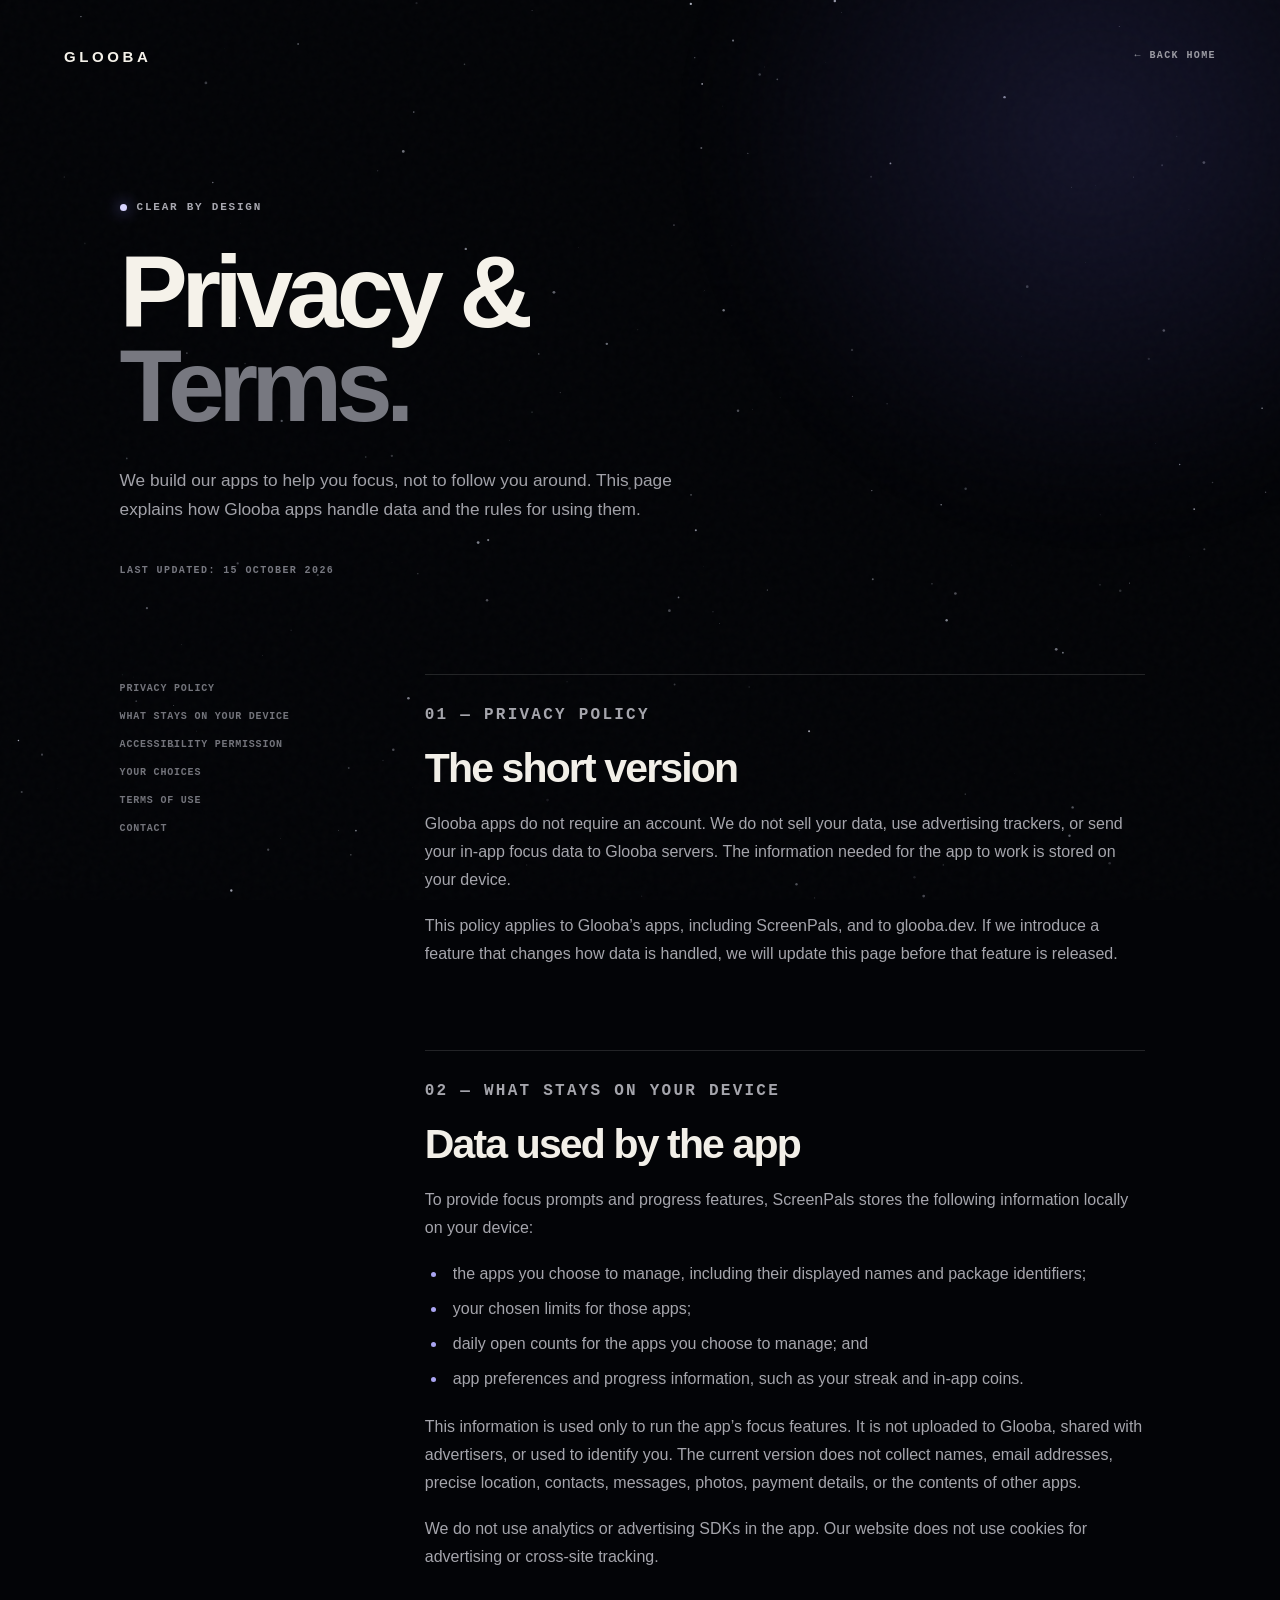
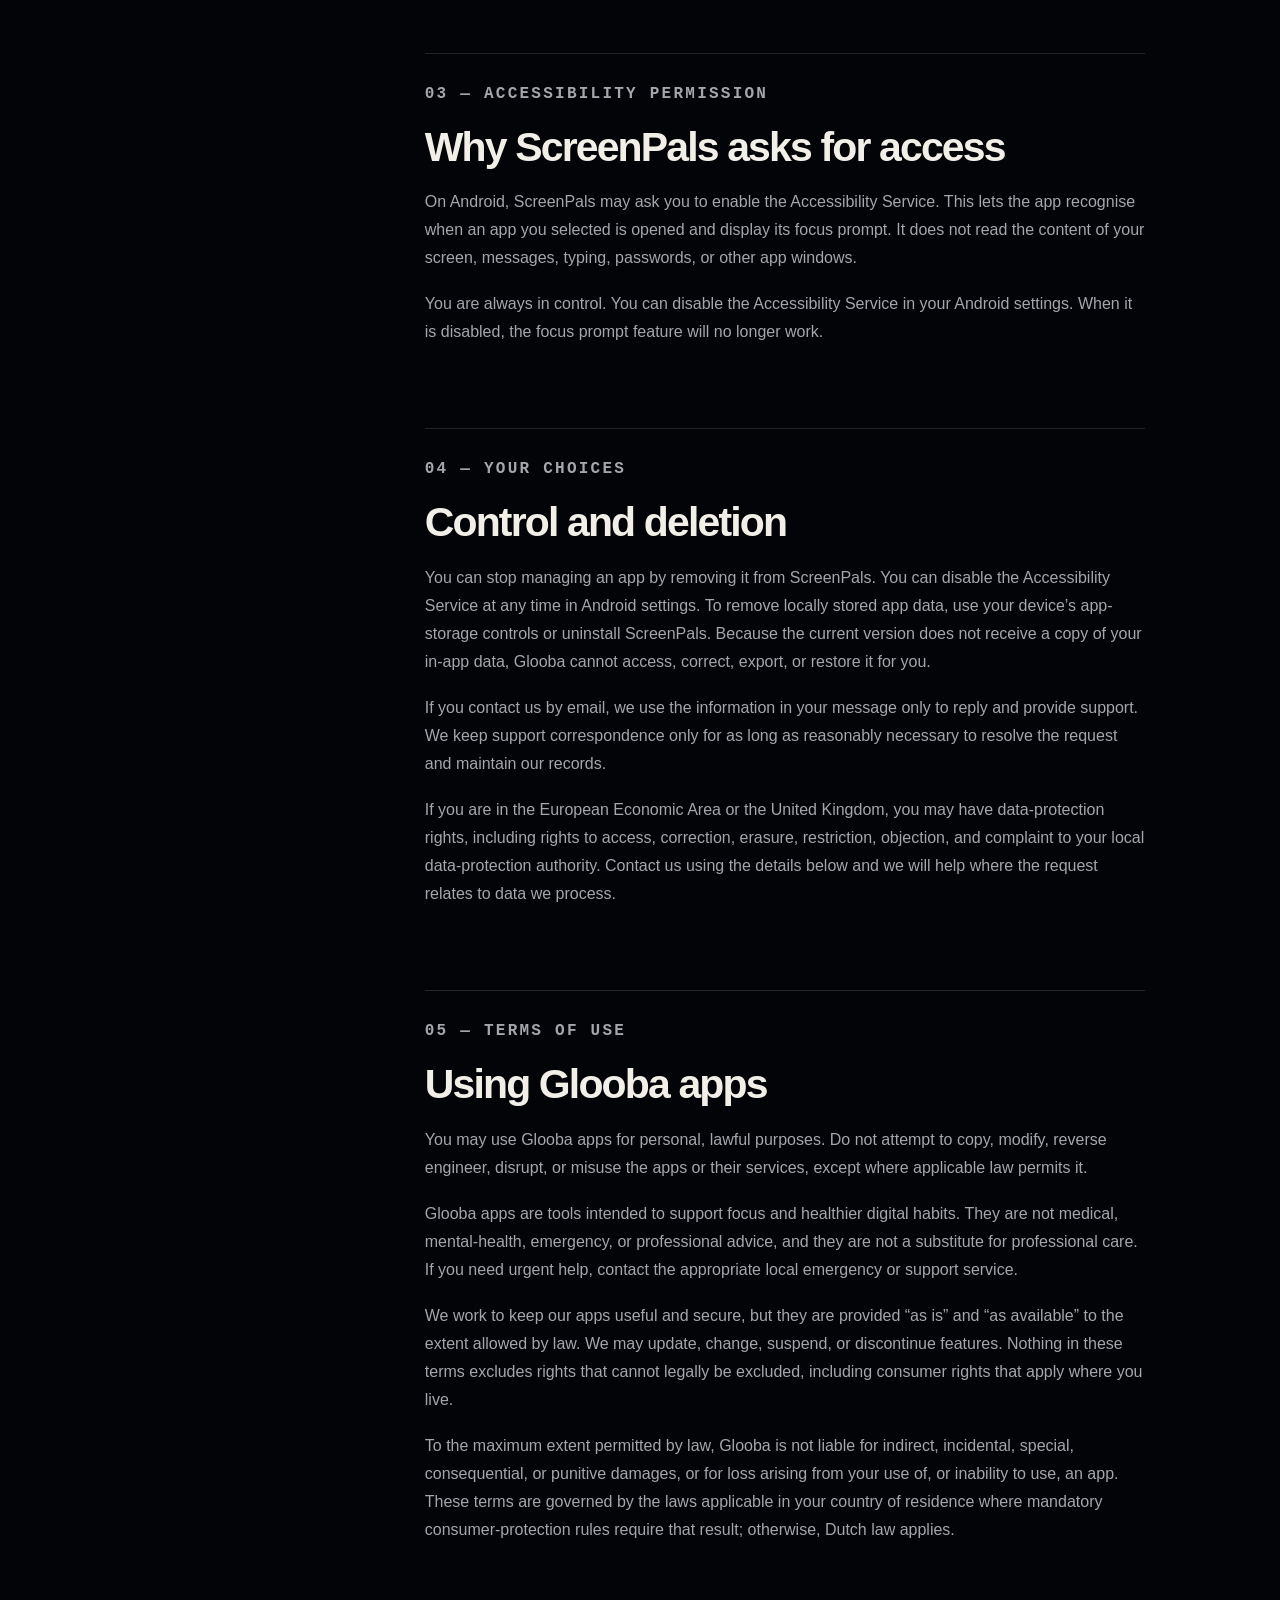
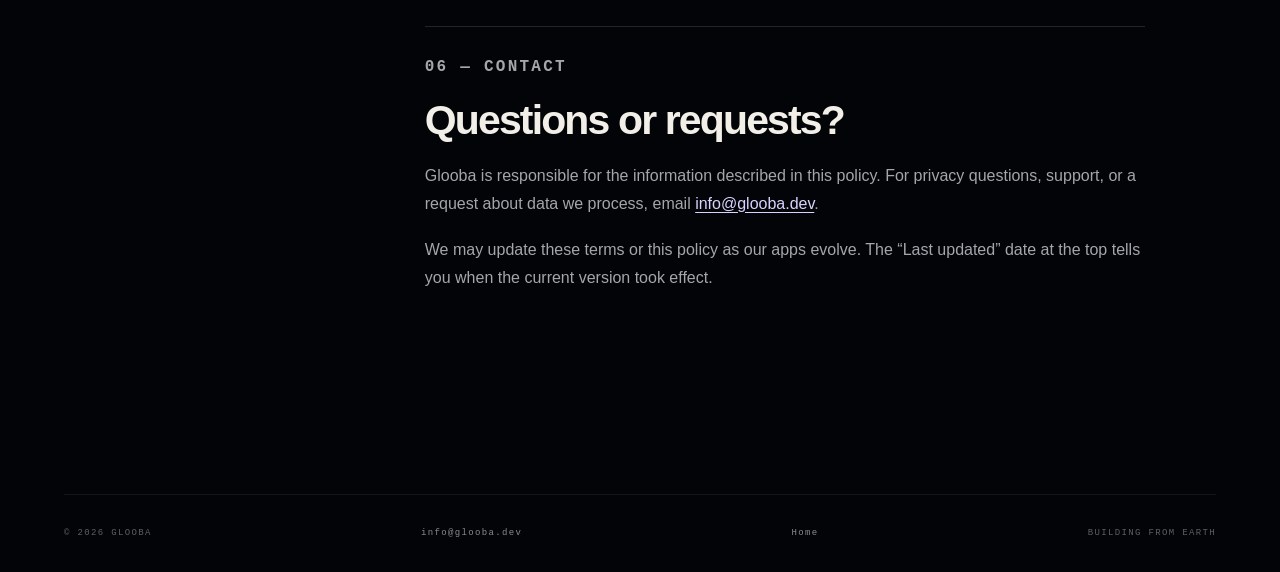
==== legal.html @ a2a80f1e "made policy page" ====
<!doctype html>
<html lang="en">
<head>
  <meta charset="utf-8" />
  <meta name="viewport" content="width=device-width, initial-scale=1, viewport-fit=cover" />
  <meta name="theme-color" content="#030407" />
  <meta name="description" content="Privacy Policy and Terms of Use for Glooba apps." />
  <title>Privacy & Terms — Glooba</title>
  <link rel="stylesheet" href="styles.css" />
</head>
<body class="legal-page">
  <canvas id="stars" aria-hidden="true"></canvas>
  <div class="nebula" aria-hidden="true"></div>

  <header class="site-header">
    <a class="brand brand-wordmark" href="index.html" aria-label="Glooba home">GLOOBA</a>
    <a class="back-link" href="index.html">← Back home</a>
  </header>

  <main class="legal-main">
    <section class="legal-hero">
      <p class="eyebrow"><span class="pulse"></span> Clear by design</p>
      <h1>Privacy &amp;<br><span>Terms.</span></h1>
      <p class="legal-summary">We build our apps to help you focus, not to follow you around. This page explains how Glooba apps handle data and the rules for using them.</p>
      <p class="updated">LAST UPDATED: 15 OCTOBER 2026</p>
    </section>

    <div class="legal-layout">
      <aside class="legal-nav" aria-label="On this page">
        <a href="#privacy">Privacy policy</a>
        <a href="#data">What stays on your device</a>
        <a href="#permissions">Accessibility permission</a>
        <a href="#choices">Your choices</a>
        <a href="#terms">Terms of use</a>
        <a href="#contact">Contact</a>
      </aside>

      <article class="legal-content">
        <section id="privacy">
          <p class="section-number">01 — PRIVACY POLICY</p>
          <h2>The short version</h2>
          <p>Glooba apps do not require an account. We do not sell your data, use advertising trackers, or send your in-app focus data to Glooba servers. The information needed for the app to work is stored on your device.</p>
          <p>This policy applies to Glooba’s apps, including ScreenPals, and to glooba.dev. If we introduce a feature that changes how data is handled, we will update this page before that feature is released.</p>
        </section>

        <section id="data">
          <p class="section-number">02 — WHAT STAYS ON YOUR DEVICE</p>
          <h2>Data used by the app</h2>
          <p>To provide focus prompts and progress features, ScreenPals stores the following information locally on your device:</p>
          <ul>
            <li>the apps you choose to manage, including their displayed names and package identifiers;</li>
            <li>your chosen limits for those apps;</li>
            <li>daily open counts for the apps you choose to manage; and</li>
            <li>app preferences and progress information, such as your streak and in-app coins.</li>
          </ul>
          <p>This information is used only to run the app’s focus features. It is not uploaded to Glooba, shared with advertisers, or used to identify you. The current version does not collect names, email addresses, precise location, contacts, messages, photos, payment details, or the contents of other apps.</p>
          <p>We do not use analytics or advertising SDKs in the app. Our website does not use cookies for advertising or cross-site tracking.</p>
        </section>

        <section id="permissions">
          <p class="section-number">03 — ACCESSIBILITY PERMISSION</p>
          <h2>Why ScreenPals asks for access</h2>
          <p>On Android, ScreenPals may ask you to enable the Accessibility Service. This lets the app recognise when an app you selected is opened and display its focus prompt. It does not read the content of your screen, messages, typing, passwords, or other app windows.</p>
          <p>You are always in control. You can disable the Accessibility Service in your Android settings. When it is disabled, the focus prompt feature will no longer work.</p>
        </section>

        <section id="choices">
          <p class="section-number">04 — YOUR CHOICES</p>
          <h2>Control and deletion</h2>
          <p>You can stop managing an app by removing it from ScreenPals. You can disable the Accessibility Service at any time in Android settings. To remove locally stored app data, use your device’s app-storage controls or uninstall ScreenPals. Because the current version does not receive a copy of your in-app data, Glooba cannot access, correct, export, or restore it for you.</p>
          <p>If you contact us by email, we use the information in your message only to reply and provide support. We keep support correspondence only for as long as reasonably necessary to resolve the request and maintain our records.</p>
          <p>If you are in the European Economic Area or the United Kingdom, you may have data-protection rights, including rights to access, correction, erasure, restriction, objection, and complaint to your local data-protection authority. Contact us using the details below and we will help where the request relates to data we process.</p>
        </section>

        <section id="terms">
          <p class="section-number">05 — TERMS OF USE</p>
          <h2>Using Glooba apps</h2>
          <p>You may use Glooba apps for personal, lawful purposes. Do not attempt to copy, modify, reverse engineer, disrupt, or misuse the apps or their services, except where applicable law permits it.</p>
          <p>Glooba apps are tools intended to support focus and healthier digital habits. They are not medical, mental-health, emergency, or professional advice, and they are not a substitute for professional care. If you need urgent help, contact the appropriate local emergency or support service.</p>
          <p>We work to keep our apps useful and secure, but they are provided “as is” and “as available” to the extent allowed by law. We may update, change, suspend, or discontinue features. Nothing in these terms excludes rights that cannot legally be excluded, including consumer rights that apply where you live.</p>
          <p>To the maximum extent permitted by law, Glooba is not liable for indirect, incidental, special, consequential, or punitive damages, or for loss arising from your use of, or inability to use, an app. These terms are governed by the laws applicable in your country of residence where mandatory consumer-protection rules require that result; otherwise, Dutch law applies.</p>
        </section>

        <section id="contact">
          <p class="section-number">06 — CONTACT</p>
          <h2>Questions or requests?</h2>
          <p>Glooba is responsible for the information described in this policy. For privacy questions, support, or a request about data we process, email <a href="mailto:info@glooba.dev">info@glooba.dev</a>.</p>
          <p>We may update these terms or this policy as our apps evolve. The “Last updated” date at the top tells you when the current version took effect.</p>
        </section>
      </article>
    </div>
  </main>

  <footer>
    <span>© <span id="year"></span> GLOOBA</span>
    <a href="mailto:info@glooba.dev">info@glooba.dev</a>
    <a href="index.html">Home</a>
    <span class="coordinates">BUILDING FROM EARTH</span>
  </footer>

  <script src="script.js"></script>
</body>
</html>
---- styles.css ----
:root{--bg:#030407;--text:#f5f2ea;--muted:#8b8c94;--line:rgba(255,255,255,.13);--glow:rgba(94,88,190,.2)}
*{box-sizing:border-box} html{scroll-behavior:smooth} body{margin:0;min-height:100svh;background:var(--bg);color:var(--text);font-family:Inter,ui-sans-serif,-apple-system,BlinkMacSystemFont,"Segoe UI",sans-serif;overflow-x:hidden}
body:after{content:"";position:fixed;inset:0;pointer-events:none;opacity:.035;background-image:url("data:image/svg+xml,%3Csvg viewBox='0 0 180 180' xmlns='http://www.w3.org/2000/svg'%3E%3Cfilter id='n'%3E%3CfeTurbulence type='fractalNoise' baseFrequency='.8' numOctaves='3' stitchTiles='stitch'/%3E%3C/filter%3E%3Crect width='100%25' height='100%25' filter='url(%23n)' opacity='.6'/%3E%3C/svg%3E")}
#stars{position:fixed;inset:0;width:100%;height:100%;z-index:0}.nebula{position:fixed;width:65vw;height:65vw;right:-18vw;top:-22vw;background:radial-gradient(circle,var(--glow),transparent 66%);filter:blur(35px);pointer-events:none;z-index:0}
.site-header,main,footer{position:relative;z-index:1}.site-header{height:112px;display:flex;align-items:center;padding:0 clamp(24px,5vw,76px)}
.brand{color:var(--text);text-decoration:none;font-weight:800;letter-spacing:.24em;font-size:15px}.brand-with-mascot{display:flex;align-items:center;gap:12px}.brand-with-mascot img{width:40px;height:40px;object-fit:contain}.brand-with-mascot span{transform:translateY(1px)}
.hero{min-height:calc(100svh - 190px);display:grid;grid-template-columns:minmax(0,1.05fr) minmax(360px,.95fr);align-items:center;gap:3vw;padding:20px clamp(24px,7vw,110px) 70px;max-width:1600px;margin:auto}.copy{max-width:740px}.eyebrow{font:600 11px/1.4 ui-monospace,SFMono-Regular,Menlo,monospace;letter-spacing:.16em;text-transform:uppercase;color:#a8a8b0;display:flex;align-items:center;gap:10px;margin:0 0 30px}.pulse{width:7px;height:7px;border-radius:50%;background:#d7d4ff;box-shadow:0 0 15px #938cff;animation:pulse 2.4s infinite}
h1{font-size:clamp(52px,7vw,108px);line-height:.91;letter-spacing:-.065em;margin:0;font-weight:720}h1 span{color:#777880}.intro{max-width:570px;color:#a1a1a8;font-size:clamp(16px,1.35vw,20px);line-height:1.7;margin:36px 0 42px}.status{width:min(430px,100%);border-top:1px solid var(--line);padding-top:15px;display:grid;grid-template-columns:32px 1fr auto;gap:15px;align-items:start;color:#777880;font:500 10px/1.55 ui-monospace,SFMono-Regular,Menlo,monospace;letter-spacing:.12em}.status>div{height:1px;background:linear-gradient(90deg,#777880,transparent);margin-top:7px}.status p{margin:0}.status strong{font-weight:500;color:#c6c5ca}
.mascot-zone{position:relative;min-height:620px;display:grid;place-items:center;perspective:1000px}.mascot-floater{width:min(37vw,520px);animation:float 7s ease-in-out infinite;will-change:transform}.mascot-tilt{transition:transform .25s ease-out;will-change:transform}.mascot-tilt img{display:block;width:100%;height:auto;filter:drop-shadow(0 32px 50px rgba(0,0,0,.55)) drop-shadow(0 0 60px rgba(123,116,255,.07));user-select:none}.orbit{position:absolute;border:1px solid rgba(255,255,255,.06);border-radius:50%;transform:rotate(-18deg);pointer-events:none}.orbit-one{width:82%;height:42%}.orbit-two{width:58%;height:76%;transform:rotate(58deg)}.tiny-star{position:absolute;color:#aaa9c6}.s1{top:22%;right:7%;font-size:14px}.s2{bottom:24%;left:8%;font-size:28px}.s3{top:14%;left:23%;font-size:10px}
footer{min-height:78px;border-top:1px solid rgba(255,255,255,.07);margin:0 clamp(24px,5vw,76px);display:flex;align-items:center;justify-content:space-between;gap:20px;color:#5e5f66;font:500 9px/1 ui-monospace,SFMono-Regular,Menlo,monospace;letter-spacing:.15em}footer a{color:#898a91;text-decoration:none;transition:color .2s}footer a:hover{color:#fff}
.legal-page{overflow-x:hidden}.legal-page .site-header{justify-content:space-between}.back-link{color:#9b9ba3;text-decoration:none;font:600 10px/1 ui-monospace,SFMono-Regular,Menlo,monospace;letter-spacing:.14em;text-transform:uppercase;transition:color .2s}.back-link:hover{color:#fff}.legal-main{max-width:1220px;margin:0 auto;padding:36px clamp(24px,7vw,110px) 120px}.legal-hero{max-width:780px;padding:52px 0 96px}.legal-hero h1{font-size:clamp(54px,8vw,116px)}.legal-summary{max-width:610px;color:#a1a1a8;font-size:clamp(16px,1.35vw,20px);line-height:1.7;margin:34px 0 38px}.updated,.section-number{color:#777880;font:600 10px/1.55 ui-monospace,SFMono-Regular,Menlo,monospace;letter-spacing:.14em}.updated{margin:0}.legal-layout{display:grid;grid-template-columns:190px minmax(0,720px);gap:clamp(44px,9vw,140px);align-items:start}.legal-nav{position:sticky;top:30px;display:grid;gap:15px;padding-top:8px}.legal-nav a{color:#73747b;text-decoration:none;font:600 10px/1.3 ui-monospace,SFMono-Regular,Menlo,monospace;letter-spacing:.08em;text-transform:uppercase;transition:color .2s}.legal-nav a:hover{color:#eee}.legal-content{min-width:0}.legal-content section{border-top:1px solid var(--line);padding:26px 0 64px;scroll-margin-top:32px}.legal-content .section-number{margin:0 0 19px}.legal-content h2{margin:0 0 20px;color:#f2efe8;font-size:clamp(27px,3.2vw,42px);line-height:1.02;letter-spacing:-.045em}.legal-content p,.legal-content li{color:#a5a5ac;font-size:16px;line-height:1.75}.legal-content p{margin:0 0 18px}.legal-content a{color:#d6d3ff;text-underline-offset:3px}.legal-content ul{margin:0 0 20px;padding-left:22px}.legal-content li{padding-left:6px;margin:7px 0}.legal-content li::marker{color:#aaa5f1}
@keyframes float{0%,100%{transform:translate3d(0,-7px,0) rotate(-1.4deg)}50%{transform:translate3d(0,16px,0) rotate(1.4deg)}}@keyframes pulse{0%,100%{opacity:.45;transform:scale(.85)}50%{opacity:1;transform:scale(1.1)}}
@media(max-width:850px){.site-header{height:82px}.hero{grid-template-columns:1fr;min-height:auto;padding-top:42px;gap:20px}.copy{text-align:left}.mascot-zone{min-height:390px;order:-1}.mascot-floater{width:min(72vw,360px)}h1{font-size:clamp(48px,14vw,76px)}.intro{margin:28px 0 34px}.orbit-one{width:78%;height:45%}.orbit-two{width:52%;height:72%}footer{margin-top:40px;flex-wrap:wrap;padding:24px 0;line-height:1.7}.coordinates{display:none}}
@media(max-width:850px){.legal-main{padding-top:12px;padding-bottom:70px}.legal-hero{padding:35px 0 60px}.legal-layout{grid-template-columns:1fr;gap:30px}.legal-nav{position:static;grid-template-columns:repeat(2,minmax(0,1fr));gap:13px;padding:18px 0;border-top:1px solid var(--line);border-bottom:1px solid var(--line)}.legal-content section:first-child{border-top:0}.legal-content section{padding-bottom:48px}.legal-content p,.legal-content li{font-size:15px}}
@media(max-width:520px){.hero{padding-left:22px;padding-right:22px}.mascot-zone{min-height:340px}.mascot-floater{width:min(78vw,330px)}.eyebrow{margin-bottom:22px}h1{letter-spacing:-.055em}.status{grid-template-columns:26px 1fr auto;gap:10px}.site-header,footer{padding-left:22px;padding-right:22px;margin-left:0;margin-right:0}}
@media(prefers-reduced-motion:reduce){.mascot-floater,.pulse{animation:none!important}.mascot-tilt{transform:none!important}}
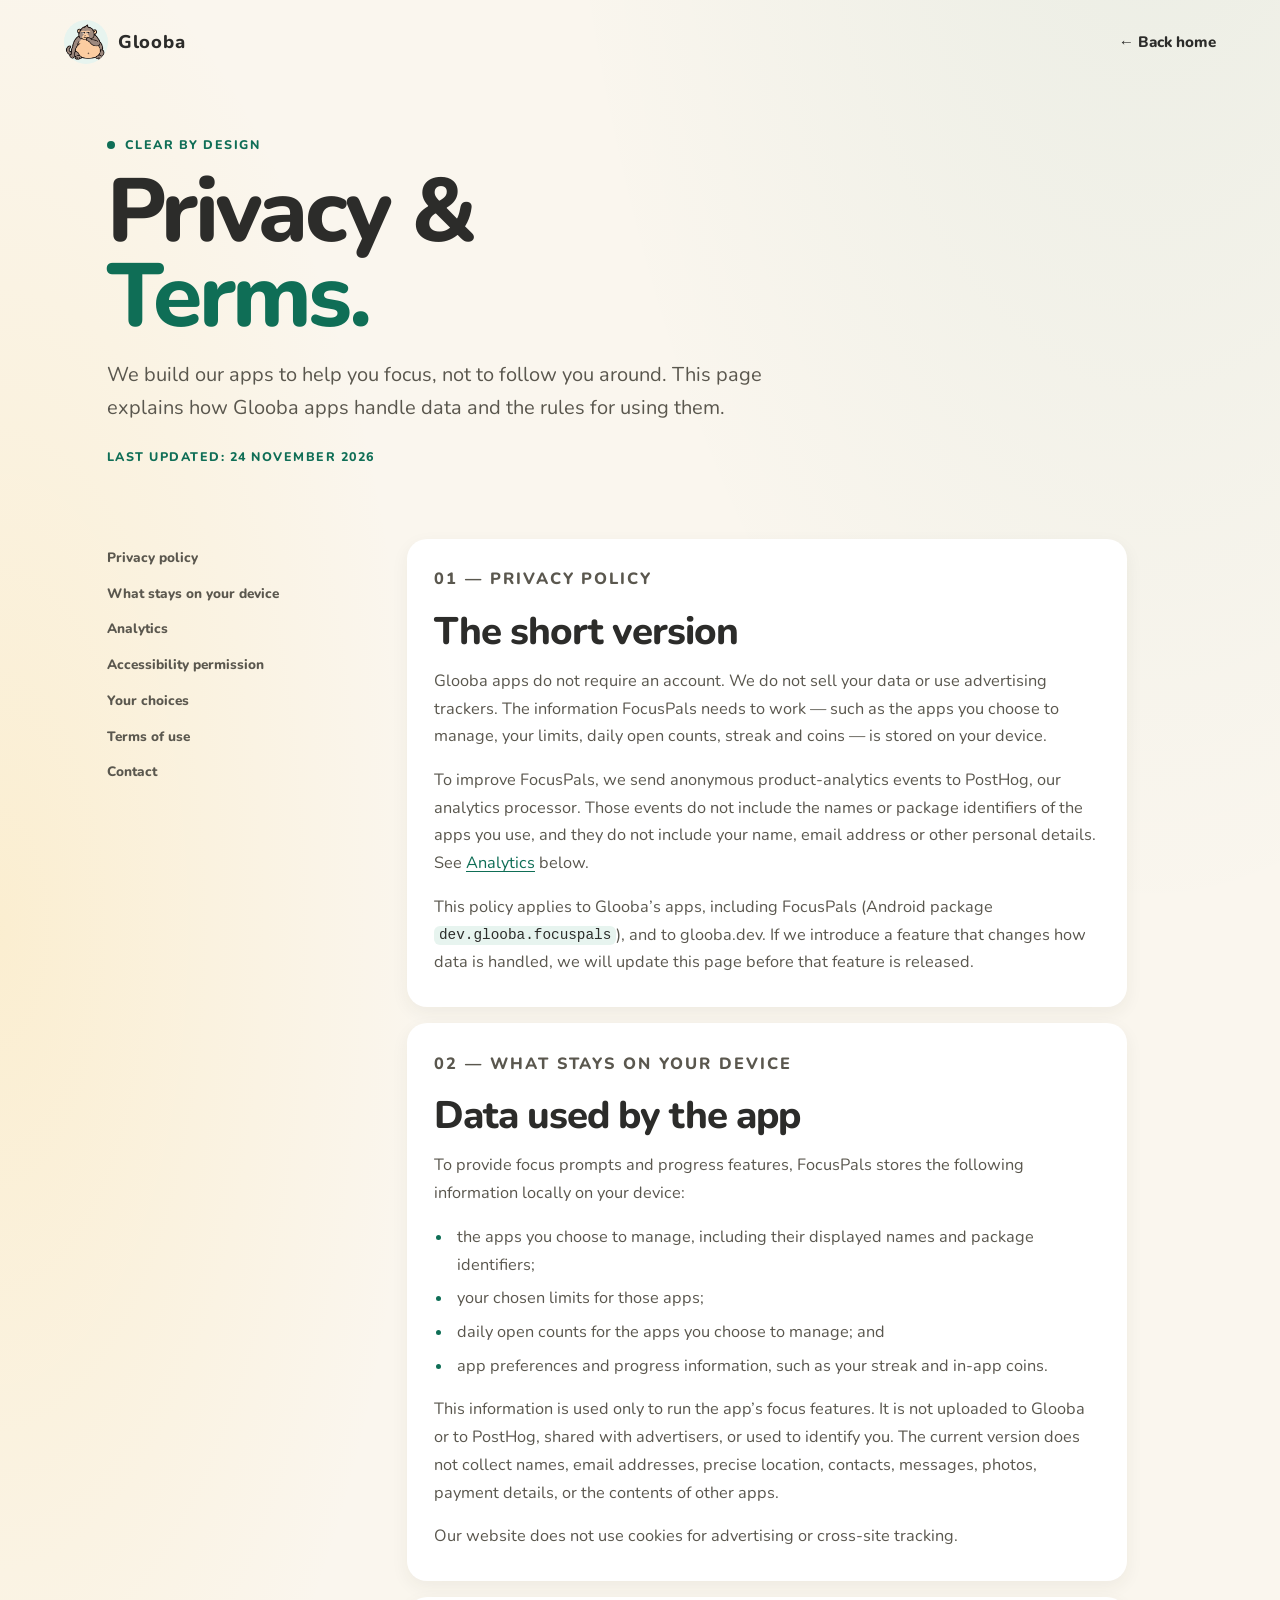
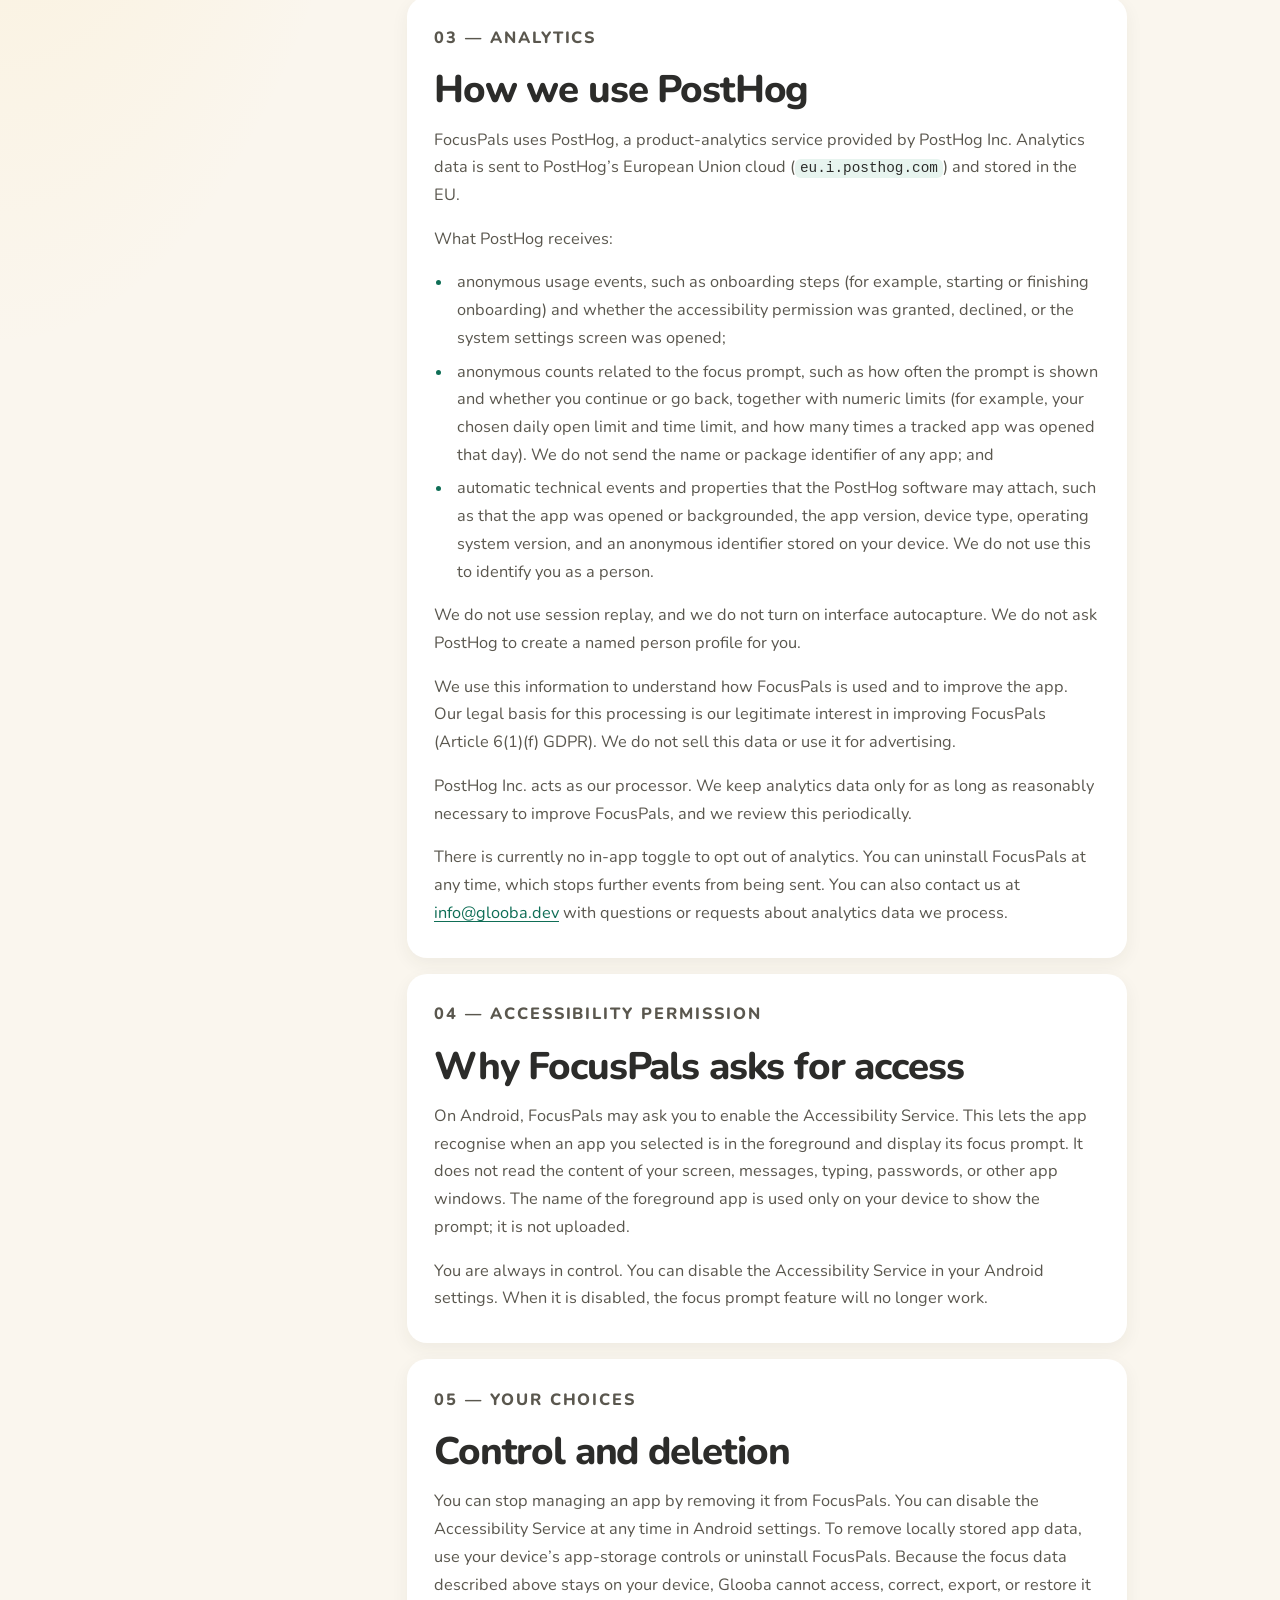
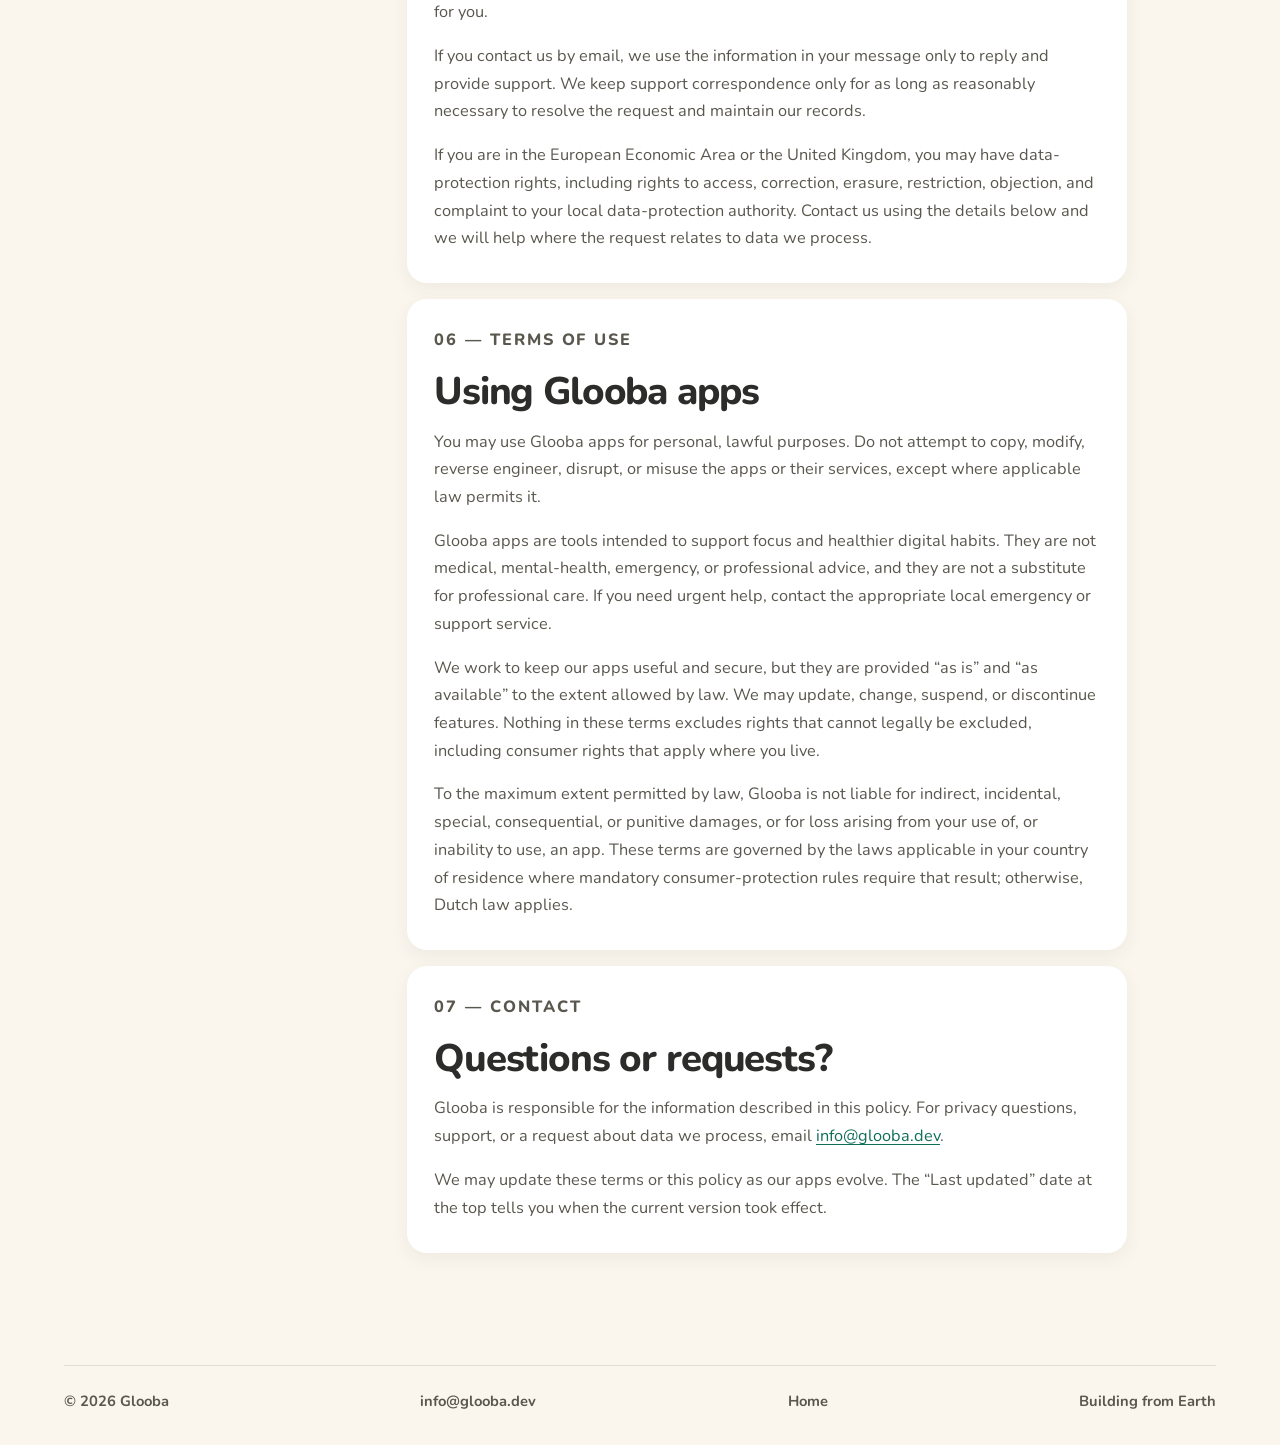
==== commit fc75fae8: "Update privacy policy for FocusPals and refresh glooba.dev look" ====
--- a/legal.html
+++ b/legal.html
@@ -3,32 +3,38 @@
 <head>
   <meta charset="utf-8" />
   <meta name="viewport" content="width=device-width, initial-scale=1, viewport-fit=cover" />
-  <meta name="theme-color" content="#030407" />
-  <meta name="description" content="Privacy Policy and Terms of Use for Glooba apps." />
-  <title>Privacy & Terms — Glooba</title>
+  <meta name="theme-color" content="#FAF6EE" />
+  <meta name="description" content="Privacy Policy and Terms of Use for FocusPals and other Glooba apps." />
+  <title>Privacy &amp; Terms — Glooba</title>
+  <link rel="preconnect" href="https://fonts.googleapis.com" />
+  <link rel="preconnect" href="https://fonts.gstatic.com" crossorigin />
+  <link href="https://fonts.googleapis.com/css2?family=Nunito:ital,wght@0,400;0,600;0,700;0,800;1,400&display=swap" rel="stylesheet" />
   <link rel="stylesheet" href="styles.css" />
 </head>
 <body class="legal-page">
-  <canvas id="stars" aria-hidden="true"></canvas>
-  <div class="nebula" aria-hidden="true"></div>
+  <a class="skip-link" href="#main">Skip to content</a>
 
   <header class="site-header">
-    <a class="brand brand-wordmark" href="index.html" aria-label="Glooba home">GLOOBA</a>
+    <a class="brand" href="index.html" aria-label="Glooba home">
+      <img src="glooba-mascot.png" alt="" width="48" height="48" />
+      <span>Glooba</span>
+    </a>
     <a class="back-link" href="index.html">← Back home</a>
   </header>
 
-  <main class="legal-main">
+  <main id="main" class="legal-main">
     <section class="legal-hero">
-      <p class="eyebrow"><span class="pulse"></span> Clear by design</p>
+      <p class="eyebrow"><span class="pulse" aria-hidden="true"></span> Clear by design</p>
       <h1>Privacy &amp;<br><span>Terms.</span></h1>
       <p class="legal-summary">We build our apps to help you focus, not to follow you around. This page explains how Glooba apps handle data and the rules for using them.</p>
-      <p class="updated">LAST UPDATED: 15 OCTOBER 2026</p>
+      <p class="updated">LAST UPDATED: 24 NOVEMBER 2026</p>
     </section>
 
     <div class="legal-layout">
       <aside class="legal-nav" aria-label="On this page">
-        <a href="#privacy">Privacy policy</a>
+        <a href="#focuspals">Privacy policy</a>
         <a href="#data">What stays on your device</a>
+        <a href="#analytics">Analytics</a>
         <a href="#permissions">Accessibility permission</a>
         <a href="#choices">Your choices</a>
         <a href="#terms">Terms of use</a>
@@ -36,44 +42,61 @@
       </aside>
 
       <article class="legal-content">
-        <section id="privacy">
+        <section id="focuspals">
           <p class="section-number">01 — PRIVACY POLICY</p>
           <h2>The short version</h2>
-          <p>Glooba apps do not require an account. We do not sell your data, use advertising trackers, or send your in-app focus data to Glooba servers. The information needed for the app to work is stored on your device.</p>
-          <p>This policy applies to Glooba’s apps, including ScreenPals, and to glooba.dev. If we introduce a feature that changes how data is handled, we will update this page before that feature is released.</p>
+          <p>Glooba apps do not require an account. We do not sell your data or use advertising trackers. The information FocusPals needs to work — such as the apps you choose to manage, your limits, daily open counts, streak and coins — is stored on your device.</p>
+          <p>To improve FocusPals, we send anonymous product-analytics events to PostHog, our analytics processor. Those events do not include the names or package identifiers of the apps you use, and they do not include your name, email address or other personal details. See <a href="#analytics">Analytics</a> below.</p>
+          <p>This policy applies to Glooba’s apps, including FocusPals (Android package <code>dev.glooba.focuspals</code>), and to glooba.dev. If we introduce a feature that changes how data is handled, we will update this page before that feature is released.</p>
         </section>
 
         <section id="data">
           <p class="section-number">02 — WHAT STAYS ON YOUR DEVICE</p>
           <h2>Data used by the app</h2>
-          <p>To provide focus prompts and progress features, ScreenPals stores the following information locally on your device:</p>
+          <p>To provide focus prompts and progress features, FocusPals stores the following information locally on your device:</p>
           <ul>
             <li>the apps you choose to manage, including their displayed names and package identifiers;</li>
             <li>your chosen limits for those apps;</li>
             <li>daily open counts for the apps you choose to manage; and</li>
             <li>app preferences and progress information, such as your streak and in-app coins.</li>
           </ul>
-          <p>This information is used only to run the app’s focus features. It is not uploaded to Glooba, shared with advertisers, or used to identify you. The current version does not collect names, email addresses, precise location, contacts, messages, photos, payment details, or the contents of other apps.</p>
-          <p>We do not use analytics or advertising SDKs in the app. Our website does not use cookies for advertising or cross-site tracking.</p>
+          <p>This information is used only to run the app’s focus features. It is not uploaded to Glooba or to PostHog, shared with advertisers, or used to identify you. The current version does not collect names, email addresses, precise location, contacts, messages, photos, payment details, or the contents of other apps.</p>
+          <p>Our website does not use cookies for advertising or cross-site tracking.</p>
+        </section>
+
+        <section id="analytics">
+          <p class="section-number">03 — ANALYTICS</p>
+          <h2>How we use PostHog</h2>
+          <p>FocusPals uses PostHog, a product-analytics service provided by PostHog Inc. Analytics data is sent to PostHog’s European Union cloud (<code>eu.i.posthog.com</code>) and stored in the EU.</p>
+          <p>What PostHog receives:</p>
+          <ul>
+            <li>anonymous usage events, such as onboarding steps (for example, starting or finishing onboarding) and whether the accessibility permission was granted, declined, or the system settings screen was opened;</li>
+            <li>anonymous counts related to the focus prompt, such as how often the prompt is shown and whether you continue or go back, together with numeric limits (for example, your chosen daily open limit and time limit, and how many times a tracked app was opened that day). We do not send the name or package identifier of any app; and</li>
+            <li>automatic technical events and properties that the PostHog software may attach, such as that the app was opened or backgrounded, the app version, device type, operating system version, and an anonymous identifier stored on your device. We do not use this to identify you as a person.</li>
+          </ul>
+          <p>We do not use session replay, and we do not turn on interface autocapture. We do not ask PostHog to create a named person profile for you.</p>
+          <p>We use this information to understand how FocusPals is used and to improve the app. Our legal basis for this processing is our legitimate interest in improving FocusPals (Article 6(1)(f) GDPR). We do not sell this data or use it for advertising.</p>
+          <p>PostHog Inc. acts as our processor. We keep analytics data only for as long as reasonably necessary to improve FocusPals, and we review this periodically.</p>
+          <p>There is currently no in-app toggle to opt out of analytics. You can uninstall FocusPals at any time, which stops further events from being sent. You can also contact us at <a href="mailto:info@glooba.dev">info@glooba.dev</a> with questions or requests about analytics data we process.</p>
         </section>
 
         <section id="permissions">
-          <p class="section-number">03 — ACCESSIBILITY PERMISSION</p>
-          <h2>Why ScreenPals asks for access</h2>
-          <p>On Android, ScreenPals may ask you to enable the Accessibility Service. This lets the app recognise when an app you selected is opened and display its focus prompt. It does not read the content of your screen, messages, typing, passwords, or other app windows.</p>
+          <p class="section-number">04 — ACCESSIBILITY PERMISSION</p>
+          <h2>Why FocusPals asks for access</h2>
+          <p>On Android, FocusPals may ask you to enable the Accessibility Service. This lets the app recognise when an app you selected is in the foreground and display its focus prompt. It does not read the content of your screen, messages, typing, passwords, or other app windows. The name of the foreground app is used only on your device to show the prompt; it is not uploaded.</p>
           <p>You are always in control. You can disable the Accessibility Service in your Android settings. When it is disabled, the focus prompt feature will no longer work.</p>
         </section>
 
         <section id="choices">
-          <p class="section-number">04 — YOUR CHOICES</p>
+          <p class="section-number">05 — YOUR CHOICES</p>
           <h2>Control and deletion</h2>
-          <p>You can stop managing an app by removing it from ScreenPals. You can disable the Accessibility Service at any time in Android settings. To remove locally stored app data, use your device’s app-storage controls or uninstall ScreenPals. Because the current version does not receive a copy of your in-app data, Glooba cannot access, correct, export, or restore it for you.</p>
+          <p>You can stop managing an app by removing it from FocusPals. You can disable the Accessibility Service at any time in Android settings. To remove locally stored app data, use your device’s app-storage controls or uninstall FocusPals. Because the focus data described above stays on your device, Glooba cannot access, correct, export, or restore it for you.</p>
           <p>If you contact us by email, we use the information in your message only to reply and provide support. We keep support correspondence only for as long as reasonably necessary to resolve the request and maintain our records.</p>
           <p>If you are in the European Economic Area or the United Kingdom, you may have data-protection rights, including rights to access, correction, erasure, restriction, objection, and complaint to your local data-protection authority. Contact us using the details below and we will help where the request relates to data we process.</p>
         </section>
 
         <section id="terms">
-          <p class="section-number">05 — TERMS OF USE</p>
+          <p class="section-number">06 — TERMS OF USE</p>
           <h2>Using Glooba apps</h2>
           <p>You may use Glooba apps for personal, lawful purposes. Do not attempt to copy, modify, reverse engineer, disrupt, or misuse the apps or their services, except where applicable law permits it.</p>
           <p>Glooba apps are tools intended to support focus and healthier digital habits. They are not medical, mental-health, emergency, or professional advice, and they are not a substitute for professional care. If you need urgent help, contact the appropriate local emergency or support service.</p>
@@ -82,7 +105,7 @@
         </section>
 
         <section id="contact">
-          <p class="section-number">06 — CONTACT</p>
+          <p class="section-number">07 — CONTACT</p>
           <h2>Questions or requests?</h2>
           <p>Glooba is responsible for the information described in this policy. For privacy questions, support, or a request about data we process, email <a href="mailto:info@glooba.dev">info@glooba.dev</a>.</p>
           <p>We may update these terms or this policy as our apps evolve. The “Last updated” date at the top tells you when the current version took effect.</p>
@@ -92,10 +115,10 @@
   </main>
 
   <footer>
-    <span>© <span id="year"></span> GLOOBA</span>
+    <span>© <span id="year"></span> Glooba</span>
     <a href="mailto:info@glooba.dev">info@glooba.dev</a>
     <a href="index.html">Home</a>
-    <span class="coordinates">BUILDING FROM EARTH</span>
+    <span class="coordinates">Building from Earth</span>
   </footer>
 
   <script src="script.js"></script>
--- a/styles.css
+++ b/styles.css
@@ -1,16 +1,446 @@
-:root{--bg:#030407;--text:#f5f2ea;--muted:#8b8c94;--line:rgba(255,255,255,.13);--glow:rgba(94,88,190,.2)}
-*{box-sizing:border-box} html{scroll-behavior:smooth} body{margin:0;min-height:100svh;background:var(--bg);color:var(--text);font-family:Inter,ui-sans-serif,-apple-system,BlinkMacSystemFont,"Segoe UI",sans-serif;overflow-x:hidden}
-body:after{content:"";position:fixed;inset:0;pointer-events:none;opacity:.035;background-image:url("data:image/svg+xml,%3Csvg viewBox='0 0 180 180' xmlns='http://www.w3.org/2000/svg'%3E%3Cfilter id='n'%3E%3CfeTurbulence type='fractalNoise' baseFrequency='.8' numOctaves='3' stitchTiles='stitch'/%3E%3C/filter%3E%3Crect width='100%25' height='100%25' filter='url(%23n)' opacity='.6'/%3E%3C/svg%3E")}
-#stars{position:fixed;inset:0;width:100%;height:100%;z-index:0}.nebula{position:fixed;width:65vw;height:65vw;right:-18vw;top:-22vw;background:radial-gradient(circle,var(--glow),transparent 66%);filter:blur(35px);pointer-events:none;z-index:0}
-.site-header,main,footer{position:relative;z-index:1}.site-header{height:112px;display:flex;align-items:center;padding:0 clamp(24px,5vw,76px)}
-.brand{color:var(--text);text-decoration:none;font-weight:800;letter-spacing:.24em;font-size:15px}.brand-with-mascot{display:flex;align-items:center;gap:12px}.brand-with-mascot img{width:40px;height:40px;object-fit:contain}.brand-with-mascot span{transform:translateY(1px)}
-.hero{min-height:calc(100svh - 190px);display:grid;grid-template-columns:minmax(0,1.05fr) minmax(360px,.95fr);align-items:center;gap:3vw;padding:20px clamp(24px,7vw,110px) 70px;max-width:1600px;margin:auto}.copy{max-width:740px}.eyebrow{font:600 11px/1.4 ui-monospace,SFMono-Regular,Menlo,monospace;letter-spacing:.16em;text-transform:uppercase;color:#a8a8b0;display:flex;align-items:center;gap:10px;margin:0 0 30px}.pulse{width:7px;height:7px;border-radius:50%;background:#d7d4ff;box-shadow:0 0 15px #938cff;animation:pulse 2.4s infinite}
-h1{font-size:clamp(52px,7vw,108px);line-height:.91;letter-spacing:-.065em;margin:0;font-weight:720}h1 span{color:#777880}.intro{max-width:570px;color:#a1a1a8;font-size:clamp(16px,1.35vw,20px);line-height:1.7;margin:36px 0 42px}.status{width:min(430px,100%);border-top:1px solid var(--line);padding-top:15px;display:grid;grid-template-columns:32px 1fr auto;gap:15px;align-items:start;color:#777880;font:500 10px/1.55 ui-monospace,SFMono-Regular,Menlo,monospace;letter-spacing:.12em}.status>div{height:1px;background:linear-gradient(90deg,#777880,transparent);margin-top:7px}.status p{margin:0}.status strong{font-weight:500;color:#c6c5ca}
-.mascot-zone{position:relative;min-height:620px;display:grid;place-items:center;perspective:1000px}.mascot-floater{width:min(37vw,520px);animation:float 7s ease-in-out infinite;will-change:transform}.mascot-tilt{transition:transform .25s ease-out;will-change:transform}.mascot-tilt img{display:block;width:100%;height:auto;filter:drop-shadow(0 32px 50px rgba(0,0,0,.55)) drop-shadow(0 0 60px rgba(123,116,255,.07));user-select:none}.orbit{position:absolute;border:1px solid rgba(255,255,255,.06);border-radius:50%;transform:rotate(-18deg);pointer-events:none}.orbit-one{width:82%;height:42%}.orbit-two{width:58%;height:76%;transform:rotate(58deg)}.tiny-star{position:absolute;color:#aaa9c6}.s1{top:22%;right:7%;font-size:14px}.s2{bottom:24%;left:8%;font-size:28px}.s3{top:14%;left:23%;font-size:10px}
-footer{min-height:78px;border-top:1px solid rgba(255,255,255,.07);margin:0 clamp(24px,5vw,76px);display:flex;align-items:center;justify-content:space-between;gap:20px;color:#5e5f66;font:500 9px/1 ui-monospace,SFMono-Regular,Menlo,monospace;letter-spacing:.15em}footer a{color:#898a91;text-decoration:none;transition:color .2s}footer a:hover{color:#fff}
-.legal-page{overflow-x:hidden}.legal-page .site-header{justify-content:space-between}.back-link{color:#9b9ba3;text-decoration:none;font:600 10px/1 ui-monospace,SFMono-Regular,Menlo,monospace;letter-spacing:.14em;text-transform:uppercase;transition:color .2s}.back-link:hover{color:#fff}.legal-main{max-width:1220px;margin:0 auto;padding:36px clamp(24px,7vw,110px) 120px}.legal-hero{max-width:780px;padding:52px 0 96px}.legal-hero h1{font-size:clamp(54px,8vw,116px)}.legal-summary{max-width:610px;color:#a1a1a8;font-size:clamp(16px,1.35vw,20px);line-height:1.7;margin:34px 0 38px}.updated,.section-number{color:#777880;font:600 10px/1.55 ui-monospace,SFMono-Regular,Menlo,monospace;letter-spacing:.14em}.updated{margin:0}.legal-layout{display:grid;grid-template-columns:190px minmax(0,720px);gap:clamp(44px,9vw,140px);align-items:start}.legal-nav{position:sticky;top:30px;display:grid;gap:15px;padding-top:8px}.legal-nav a{color:#73747b;text-decoration:none;font:600 10px/1.3 ui-monospace,SFMono-Regular,Menlo,monospace;letter-spacing:.08em;text-transform:uppercase;transition:color .2s}.legal-nav a:hover{color:#eee}.legal-content{min-width:0}.legal-content section{border-top:1px solid var(--line);padding:26px 0 64px;scroll-margin-top:32px}.legal-content .section-number{margin:0 0 19px}.legal-content h2{margin:0 0 20px;color:#f2efe8;font-size:clamp(27px,3.2vw,42px);line-height:1.02;letter-spacing:-.045em}.legal-content p,.legal-content li{color:#a5a5ac;font-size:16px;line-height:1.75}.legal-content p{margin:0 0 18px}.legal-content a{color:#d6d3ff;text-underline-offset:3px}.legal-content ul{margin:0 0 20px;padding-left:22px}.legal-content li{padding-left:6px;margin:7px 0}.legal-content li::marker{color:#aaa5f1}
-@keyframes float{0%,100%{transform:translate3d(0,-7px,0) rotate(-1.4deg)}50%{transform:translate3d(0,16px,0) rotate(1.4deg)}}@keyframes pulse{0%,100%{opacity:.45;transform:scale(.85)}50%{opacity:1;transform:scale(1.1)}}
-@media(max-width:850px){.site-header{height:82px}.hero{grid-template-columns:1fr;min-height:auto;padding-top:42px;gap:20px}.copy{text-align:left}.mascot-zone{min-height:390px;order:-1}.mascot-floater{width:min(72vw,360px)}h1{font-size:clamp(48px,14vw,76px)}.intro{margin:28px 0 34px}.orbit-one{width:78%;height:45%}.orbit-two{width:52%;height:72%}footer{margin-top:40px;flex-wrap:wrap;padding:24px 0;line-height:1.7}.coordinates{display:none}}
-@media(max-width:850px){.legal-main{padding-top:12px;padding-bottom:70px}.legal-hero{padding:35px 0 60px}.legal-layout{grid-template-columns:1fr;gap:30px}.legal-nav{position:static;grid-template-columns:repeat(2,minmax(0,1fr));gap:13px;padding:18px 0;border-top:1px solid var(--line);border-bottom:1px solid var(--line)}.legal-content section:first-child{border-top:0}.legal-content section{padding-bottom:48px}.legal-content p,.legal-content li{font-size:15px}}
-@media(max-width:520px){.hero{padding-left:22px;padding-right:22px}.mascot-zone{min-height:340px}.mascot-floater{width:min(78vw,330px)}.eyebrow{margin-bottom:22px}h1{letter-spacing:-.055em}.status{grid-template-columns:26px 1fr auto;gap:10px}.site-header,footer{padding-left:22px;padding-right:22px;margin-left:0;margin-right:0}}
-@media(prefers-reduced-motion:reduce){.mascot-floater,.pulse{animation:none!important}.mascot-tilt{transform:none!important}}
+:root {
+  --bg: #faf6ee;
+  --cream: #fff8ee;
+  --green: #0f6e56;
+  --green-hover: #0b5a46;
+  --green-soft: #e7f4ef;
+  --yellow: #ffc94a;
+  --yellow-soft: #ffe9b3;
+  --brown: #2c2c2a;
+  --muted: #5a574e;
+  --line: rgba(44, 44, 42, 0.12);
+  --card: #ffffff;
+  --shadow: 0 10px 30px rgba(44, 44, 42, 0.08);
+  --shadow-soft: 0 6px 18px rgba(44, 44, 42, 0.06);
+  --radius: 20px;
+  --font: "Nunito", ui-sans-serif, -apple-system, BlinkMacSystemFont, "Segoe UI", sans-serif;
+  --header-h: 84px;
+}
+
+*,
+*::before,
+*::after { box-sizing: border-box; }
+
+html { scroll-behavior: smooth; }
+
+body {
+  margin: 0;
+  min-height: 100svh;
+  background:
+    radial-gradient(ellipse 80% 50% at 90% -10%, rgba(15, 110, 86, 0.08), transparent 60%),
+    radial-gradient(ellipse 60% 40% at 0% 20%, rgba(255, 201, 74, 0.18), transparent 55%),
+    var(--bg);
+  color: var(--brown);
+  font-family: var(--font);
+  font-size: 1rem;
+  line-height: 1.6;
+  overflow-x: hidden;
+}
+
+img { max-width: 100%; height: auto; }
+
+a { color: var(--green); text-underline-offset: 3px; }
+a:hover { color: var(--green-hover); }
+
+.skip-link {
+  position: absolute;
+  left: 12px;
+  top: -48px;
+  z-index: 20;
+  background: var(--green);
+  color: #fff;
+  padding: 8px 14px;
+  border-radius: 999px;
+  font-weight: 700;
+  text-decoration: none;
+}
+.skip-link:focus { top: 12px; color: #fff; }
+
+.site-header,
+main,
+footer { position: relative; z-index: 1; }
+
+.site-header {
+  min-height: var(--header-h);
+  display: flex;
+  align-items: center;
+  justify-content: space-between;
+  gap: 16px;
+  padding: 12px clamp(20px, 5vw, 72px);
+}
+
+.brand {
+  display: flex;
+  align-items: center;
+  gap: 10px;
+  color: var(--brown);
+  text-decoration: none;
+  font-weight: 800;
+  letter-spacing: 0.04em;
+  font-size: 1.15rem;
+}
+.brand img {
+  width: 44px;
+  height: 44px;
+  object-fit: contain;
+  border-radius: 50%;
+  background: var(--green-soft);
+}
+.brand:hover { color: var(--green); }
+
+.nav {
+  display: flex;
+  flex-wrap: wrap;
+  justify-content: flex-end;
+  gap: 8px 18px;
+}
+.nav a {
+  color: var(--brown);
+  text-decoration: none;
+  font-weight: 700;
+  font-size: 0.95rem;
+}
+@media (max-width: 640px) {
+  .site-header {
+    flex-wrap: wrap;
+    align-items: center;
+  }
+  .nav {
+    width: 100%;
+    justify-content: flex-start;
+    gap: 8px 16px;
+  }
+  .nav a { font-size: 0.9rem; }
+}
+
+.nav a:hover { color: var(--green); }
+
+.hero {
+  display: grid;
+  gap: 28px;
+  padding: 12px clamp(20px, 6vw, 96px) 40px;
+  max-width: 1280px;
+  margin: 0 auto;
+  align-items: center;
+}
+
+.eyebrow {
+  margin: 0 0 14px;
+  display: inline-flex;
+  align-items: center;
+  gap: 10px;
+  font-weight: 800;
+  font-size: 0.78rem;
+  letter-spacing: 0.12em;
+  text-transform: uppercase;
+  color: var(--green);
+}
+
+.pulse {
+  width: 8px;
+  height: 8px;
+  border-radius: 50%;
+  background: var(--green);
+  box-shadow: 0 0 0 0 rgba(15, 110, 86, 0.5);
+  animation: pulse 2.2s ease-out infinite;
+}
+
+h1 {
+  margin: 0;
+  font-size: clamp(3rem, 10vw, 5.6rem);
+  line-height: 0.95;
+  letter-spacing: -0.04em;
+  font-weight: 800;
+  color: var(--brown);
+}
+
+.tagline,
+.intro,
+.legal-summary,
+.features-lead {
+  color: var(--muted);
+  font-size: clamp(1.05rem, 2.2vw, 1.25rem);
+  line-height: 1.65;
+}
+
+.tagline { max-width: 36rem; margin: 1.15rem 0 1.4rem; }
+
+.soon { margin: 0 0 1.4rem; }
+.soon-badge {
+  display: inline-block;
+  background: var(--yellow);
+  color: var(--brown);
+  font-weight: 800;
+  font-size: 0.9rem;
+  padding: 0.45rem 0.9rem;
+  border-radius: 999px;
+}
+
+.hero-actions {
+  display: flex;
+  flex-wrap: wrap;
+  gap: 12px;
+}
+
+.btn {
+  display: inline-flex;
+  align-items: center;
+  justify-content: center;
+  min-height: 48px;
+  padding: 0.7rem 1.25rem;
+  border-radius: 999px;
+  font-weight: 800;
+  text-decoration: none;
+  transition: transform 0.15s ease, background 0.15s ease, color 0.15s ease;
+}
+.btn:hover { transform: translateY(-1px); }
+.btn-primary {
+  background: var(--green);
+  color: #fff;
+}
+.btn-primary:hover { background: var(--green-hover); color: #fff; }
+.btn-ghost {
+  background: var(--card);
+  color: var(--brown);
+  box-shadow: var(--shadow-soft);
+}
+.btn-ghost:hover { color: var(--green); }
+
+.mascot-zone {
+  position: relative;
+  display: grid;
+  place-items: center;
+  min-height: 280px;
+  order: -1;
+}
+.mascot-glow {
+  position: absolute;
+  width: 70%;
+  height: 70%;
+  border-radius: 50%;
+  background: radial-gradient(circle, var(--yellow-soft) 0%, rgba(15, 110, 86, 0.16) 42%, transparent 70%);
+  filter: blur(8px);
+  z-index: 0;
+}
+.mascot-floater {
+  position: relative;
+  z-index: 1;
+  width: min(72vw, 340px);
+  animation: float 7s ease-in-out infinite;
+}
+.mascot-floater img {
+  display: block;
+  width: 100%;
+  filter: drop-shadow(0 18px 28px rgba(44, 44, 42, 0.18));
+  user-select: none;
+}
+
+.features {
+  padding: 24px clamp(20px, 6vw, 96px) 48px;
+  max-width: 1280px;
+  margin: 0 auto;
+}
+.features h2,
+.studio h2,
+.legal-content h2 {
+  margin: 0 0 0.5rem;
+  font-size: clamp(1.7rem, 3.4vw, 2.4rem);
+  line-height: 1.15;
+  letter-spacing: -0.03em;
+  font-weight: 800;
+}
+.features-lead { margin: 0 0 1.6rem; max-width: 36rem; }
+
+.feature-grid {
+  list-style: none;
+  margin: 0;
+  padding: 0;
+  display: grid;
+  gap: 16px;
+}
+.feature-card {
+  background: var(--card);
+  border-radius: var(--radius);
+  box-shadow: var(--shadow);
+  padding: 1.35rem 1.3rem 1.45rem;
+}
+.feature-emoji { font-size: 1.8rem; display: inline-block; margin-bottom: 0.55rem; }
+.feature-card h3 {
+  margin: 0 0 0.4rem;
+  font-size: 1.15rem;
+  font-weight: 800;
+}
+.feature-card p {
+  margin: 0;
+  color: var(--muted);
+  font-size: 1rem;
+}
+
+.studio {
+  padding: 8px clamp(20px, 6vw, 96px) 72px;
+  max-width: 1280px;
+  margin: 0 auto;
+}
+.studio-card {
+  background: var(--green-soft);
+  border-radius: 28px;
+  padding: clamp(1.5rem, 4vw, 2.6rem);
+  box-shadow: var(--shadow-soft);
+}
+.studio-card h2 { max-width: 22ch; }
+.studio-card p { color: var(--muted); font-size: 1.05rem; max-width: 42rem; }
+.studio-card a { font-weight: 800; text-decoration: none; }
+.studio-card a:hover { text-decoration: underline; }
+
+footer {
+  display: flex;
+  flex-wrap: wrap;
+  align-items: center;
+  justify-content: space-between;
+  gap: 12px 24px;
+  margin: 0 clamp(20px, 5vw, 72px);
+  padding: 24px 0 32px;
+  border-top: 1px solid var(--line);
+  color: var(--muted);
+  font-weight: 700;
+  font-size: 0.92rem;
+}
+footer a {
+  color: var(--muted);
+  text-decoration: none;
+}
+footer a:hover { color: var(--green); }
+
+/* Legal */
+.back-link {
+  color: var(--brown);
+  text-decoration: none;
+  font-weight: 800;
+  font-size: 0.95rem;
+}
+.back-link:hover { color: var(--green); }
+
+.legal-main {
+  max-width: 1220px;
+  margin: 0 auto;
+  padding: 12px clamp(20px, 6vw, 96px) 96px;
+}
+.legal-hero { max-width: 42rem; padding: 20px 0 48px; }
+.legal-hero h1 span { color: var(--green); }
+.legal-summary { margin: 1.2rem 0 1.4rem; }
+.updated {
+  margin: 0;
+  font-weight: 800;
+  font-size: 0.78rem;
+  letter-spacing: 0.12em;
+  text-transform: uppercase;
+  color: var(--green);
+}
+
+.legal-layout {
+  display: grid;
+  gap: 28px;
+  align-items: start;
+}
+.legal-nav {
+  display: grid;
+  grid-template-columns: repeat(2, minmax(0, 1fr));
+  gap: 10px 16px;
+  padding: 16px 0;
+  border-top: 1px solid var(--line);
+  border-bottom: 1px solid var(--line);
+}
+.legal-nav a {
+  color: var(--muted);
+  text-decoration: none;
+  font-weight: 800;
+  font-size: 0.85rem;
+}
+.legal-nav a:hover { color: var(--green); }
+
+.legal-content section {
+  background: var(--card);
+  border-radius: var(--radius);
+  box-shadow: var(--shadow-soft);
+  padding: 1.4rem 1.25rem 1.6rem;
+  margin-bottom: 16px;
+  scroll-margin-top: 24px;
+}
+.section-number {
+  margin: 0 0 10px;
+  font-weight: 800;
+  font-size: 0.75rem;
+  letter-spacing: 0.12em;
+  text-transform: uppercase;
+  color: var(--green);
+}
+.legal-content h2 { margin: 0 0 14px; }
+.legal-content p,
+.legal-content li {
+  color: var(--muted);
+  font-size: 1.02rem;
+  line-height: 1.7;
+}
+.legal-content p { margin: 0 0 1rem; }
+.legal-content p:last-child { margin-bottom: 0; }
+.legal-content ul { margin: 0 0 1rem; padding-left: 1.2rem; }
+.legal-content li { padding-left: 4px; margin: 6px 0; }
+.legal-content li::marker { color: var(--green); }
+.legal-content code {
+  font-family: ui-monospace, SFMono-Regular, Menlo, Consolas, monospace;
+  font-size: 0.88em;
+  background: var(--green-soft);
+  color: var(--brown);
+  padding: 0.1em 0.35em;
+  border-radius: 6px;
+}
+
+@keyframes float {
+  0%, 100% { transform: translateY(-6px); }
+  50% { transform: translateY(10px); }
+}
+@keyframes pulse {
+  0% { box-shadow: 0 0 0 0 rgba(15, 110, 86, 0.45); }
+  70% { box-shadow: 0 0 0 10px rgba(15, 110, 86, 0); }
+  100% { box-shadow: 0 0 0 0 rgba(15, 110, 86, 0); }
+}
+
+@media (min-width: 800px) {
+  .hero {
+    grid-template-columns: minmax(0, 1.1fr) minmax(280px, 0.9fr);
+    min-height: auto;
+    padding-top: 36px;
+    padding-bottom: 64px;
+    gap: 3vw;
+    padding-top: 24px;
+    padding-bottom: 56px;
+  }
+  .mascot-floater { width: min(38vw, 480px); }
+  .mascot-zone { min-height: 480px; order: 0; }
+  .feature-grid { grid-template-columns: repeat(3, minmax(0, 1fr)); gap: 20px; }
+  .legal-layout { grid-template-columns: 200px minmax(0, 720px); gap: clamp(36px, 8vw, 100px); }
+  .legal-nav {
+    position: sticky;
+    top: 24px;
+    grid-template-columns: 1fr;
+    gap: 14px;
+    padding: 8px 0 0;
+    border: 0;
+  }
+  .legal-content section { padding: 1.7rem 1.7rem 1.9rem; }
+  .legal-hero { padding: 36px 0 72px; }
+}
+
+@media (prefers-reduced-motion: reduce) {
+  html { scroll-behavior: auto; }
+  .mascot-floater,
+  .pulse { animation: none !important; }
+  .btn { transition: none; }
+}
+
+@media (prefers-contrast: more) {
+  :root { --muted: #3a3934; --line: rgba(44, 44, 42, 0.4); }
+  .feature-card,
+  .legal-content section,
+  .studio-card { outline: 2px solid var(--brown); }
+}
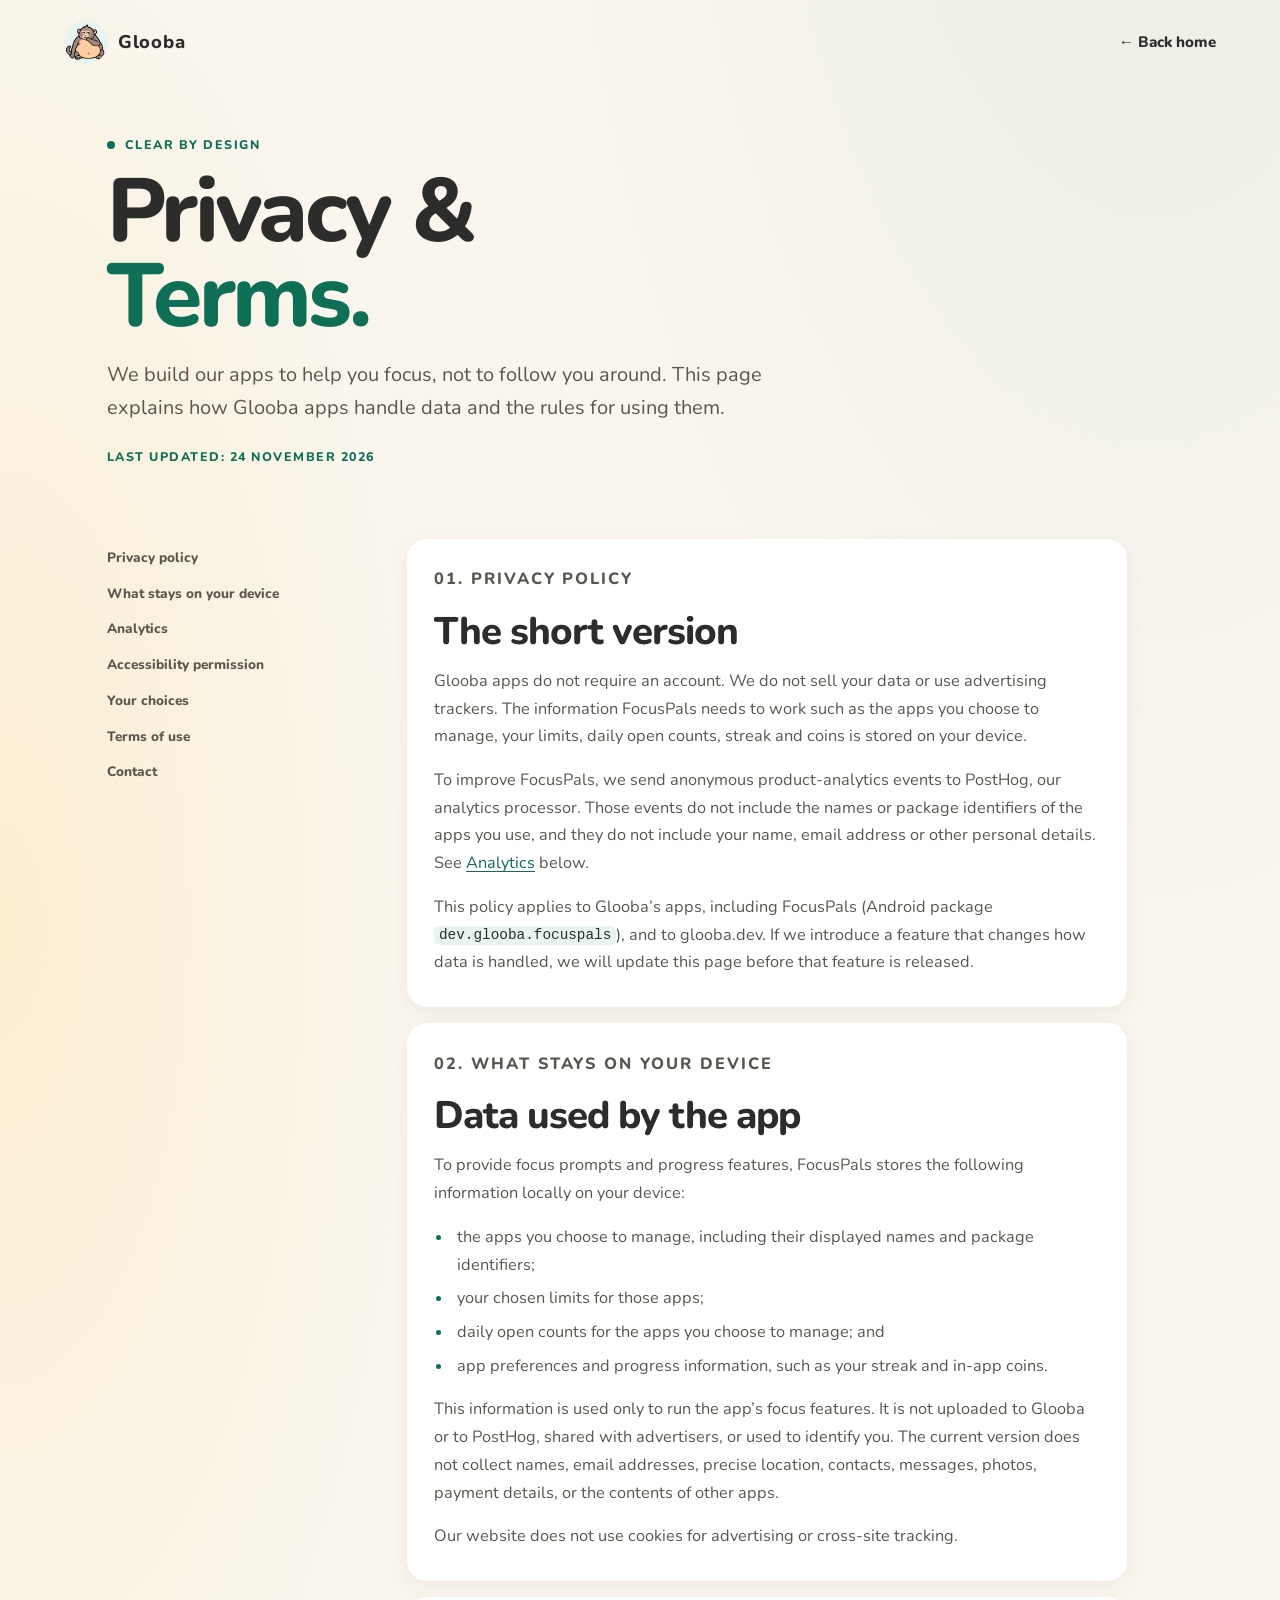
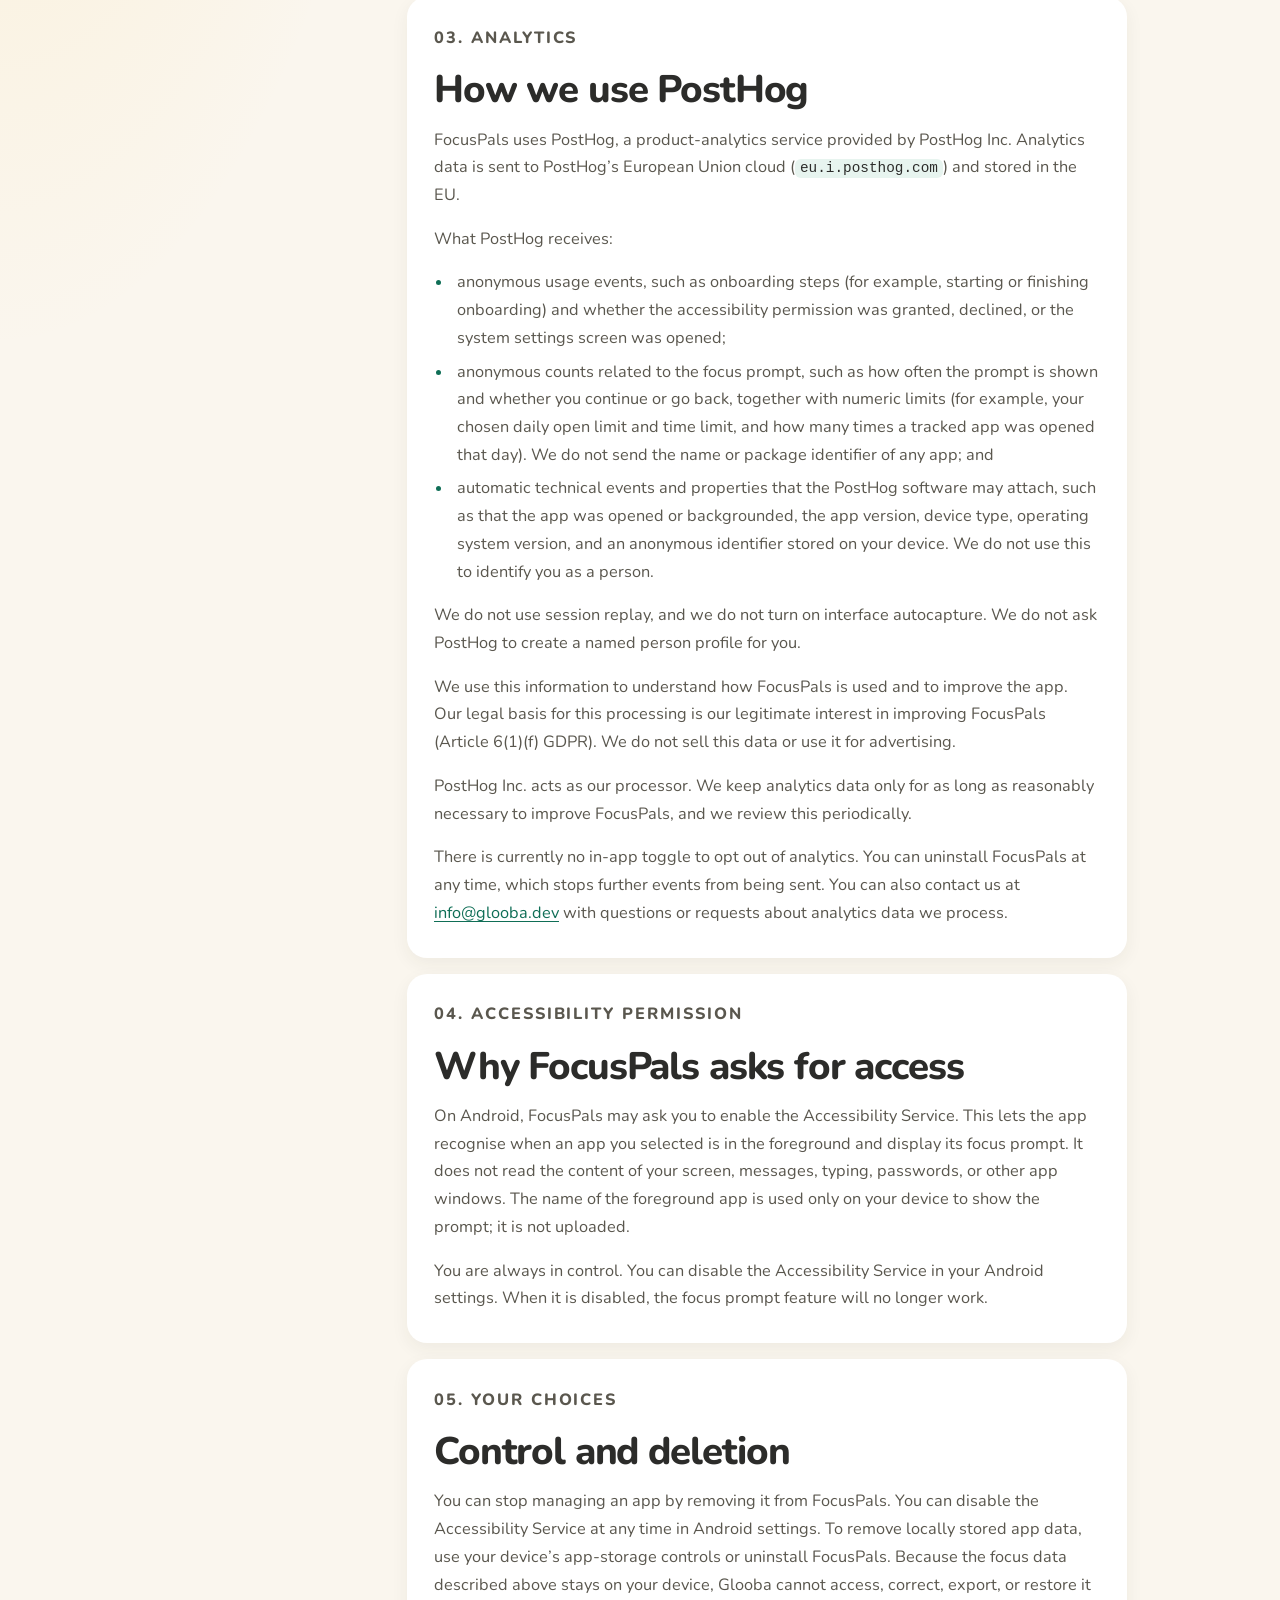
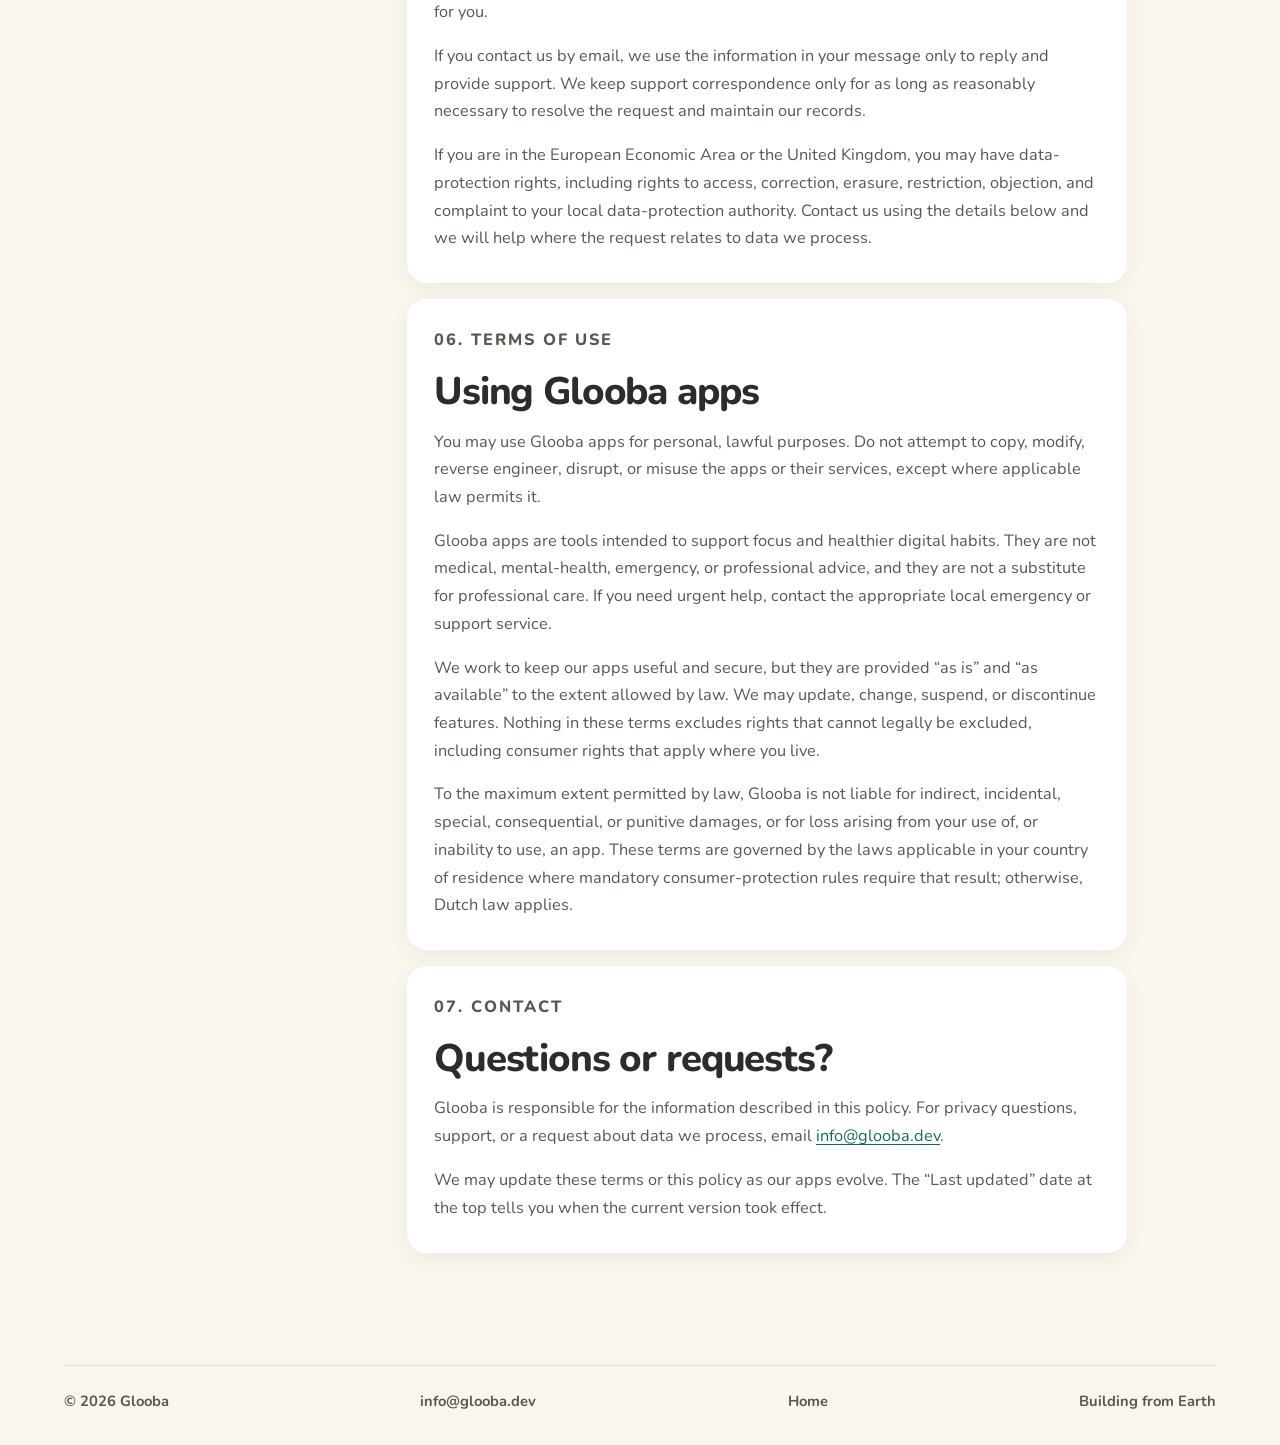
==== commit d272bec9: "changed some text" ====
--- a/legal.html
+++ b/legal.html
@@ -5,7 +5,7 @@
   <meta name="viewport" content="width=device-width, initial-scale=1, viewport-fit=cover" />
   <meta name="theme-color" content="#FAF6EE" />
   <meta name="description" content="Privacy Policy and Terms of Use for FocusPals and other Glooba apps." />
-  <title>Privacy &amp; Terms — Glooba</title>
+  <title>Privacy &amp; Terms Glooba</title>
   <link rel="preconnect" href="https://fonts.googleapis.com" />
   <link rel="preconnect" href="https://fonts.gstatic.com" crossorigin />
   <link href="https://fonts.googleapis.com/css2?family=Nunito:ital,wght@0,400;0,600;0,700;0,800;1,400&display=swap" rel="stylesheet" />
@@ -43,15 +43,15 @@
 
       <article class="legal-content">
         <section id="focuspals">
-          <p class="section-number">01 — PRIVACY POLICY</p>
+          <p class="section-number">01. PRIVACY POLICY</p>
           <h2>The short version</h2>
-          <p>Glooba apps do not require an account. We do not sell your data or use advertising trackers. The information FocusPals needs to work — such as the apps you choose to manage, your limits, daily open counts, streak and coins — is stored on your device.</p>
+          <p>Glooba apps do not require an account. We do not sell your data or use advertising trackers. The information FocusPals needs to work such as the apps you choose to manage, your limits, daily open counts, streak and coins is stored on your device.</p>
           <p>To improve FocusPals, we send anonymous product-analytics events to PostHog, our analytics processor. Those events do not include the names or package identifiers of the apps you use, and they do not include your name, email address or other personal details. See <a href="#analytics">Analytics</a> below.</p>
           <p>This policy applies to Glooba’s apps, including FocusPals (Android package <code>dev.glooba.focuspals</code>), and to glooba.dev. If we introduce a feature that changes how data is handled, we will update this page before that feature is released.</p>
         </section>
 
         <section id="data">
-          <p class="section-number">02 — WHAT STAYS ON YOUR DEVICE</p>
+          <p class="section-number">02. WHAT STAYS ON YOUR DEVICE</p>
           <h2>Data used by the app</h2>
           <p>To provide focus prompts and progress features, FocusPals stores the following information locally on your device:</p>
           <ul>
@@ -65,7 +65,7 @@
         </section>
 
         <section id="analytics">
-          <p class="section-number">03 — ANALYTICS</p>
+          <p class="section-number">03. ANALYTICS</p>
           <h2>How we use PostHog</h2>
           <p>FocusPals uses PostHog, a product-analytics service provided by PostHog Inc. Analytics data is sent to PostHog’s European Union cloud (<code>eu.i.posthog.com</code>) and stored in the EU.</p>
           <p>What PostHog receives:</p>
@@ -81,14 +81,14 @@
         </section>
 
         <section id="permissions">
-          <p class="section-number">04 — ACCESSIBILITY PERMISSION</p>
+          <p class="section-number">04. ACCESSIBILITY PERMISSION</p>
           <h2>Why FocusPals asks for access</h2>
           <p>On Android, FocusPals may ask you to enable the Accessibility Service. This lets the app recognise when an app you selected is in the foreground and display its focus prompt. It does not read the content of your screen, messages, typing, passwords, or other app windows. The name of the foreground app is used only on your device to show the prompt; it is not uploaded.</p>
           <p>You are always in control. You can disable the Accessibility Service in your Android settings. When it is disabled, the focus prompt feature will no longer work.</p>
         </section>
 
         <section id="choices">
-          <p class="section-number">05 — YOUR CHOICES</p>
+          <p class="section-number">05. YOUR CHOICES</p>
           <h2>Control and deletion</h2>
           <p>You can stop managing an app by removing it from FocusPals. You can disable the Accessibility Service at any time in Android settings. To remove locally stored app data, use your device’s app-storage controls or uninstall FocusPals. Because the focus data described above stays on your device, Glooba cannot access, correct, export, or restore it for you.</p>
           <p>If you contact us by email, we use the information in your message only to reply and provide support. We keep support correspondence only for as long as reasonably necessary to resolve the request and maintain our records.</p>
@@ -96,7 +96,7 @@
         </section>
 
         <section id="terms">
-          <p class="section-number">06 — TERMS OF USE</p>
+          <p class="section-number">06. TERMS OF USE</p>
           <h2>Using Glooba apps</h2>
           <p>You may use Glooba apps for personal, lawful purposes. Do not attempt to copy, modify, reverse engineer, disrupt, or misuse the apps or their services, except where applicable law permits it.</p>
           <p>Glooba apps are tools intended to support focus and healthier digital habits. They are not medical, mental-health, emergency, or professional advice, and they are not a substitute for professional care. If you need urgent help, contact the appropriate local emergency or support service.</p>
@@ -105,7 +105,7 @@
         </section>
 
         <section id="contact">
-          <p class="section-number">07 — CONTACT</p>
+          <p class="section-number">07. CONTACT</p>
           <h2>Questions or requests?</h2>
           <p>Glooba is responsible for the information described in this policy. For privacy questions, support, or a request about data we process, email <a href="mailto:info@glooba.dev">info@glooba.dev</a>.</p>
           <p>We may update these terms or this policy as our apps evolve. The “Last updated” date at the top tells you when the current version took effect.</p>
